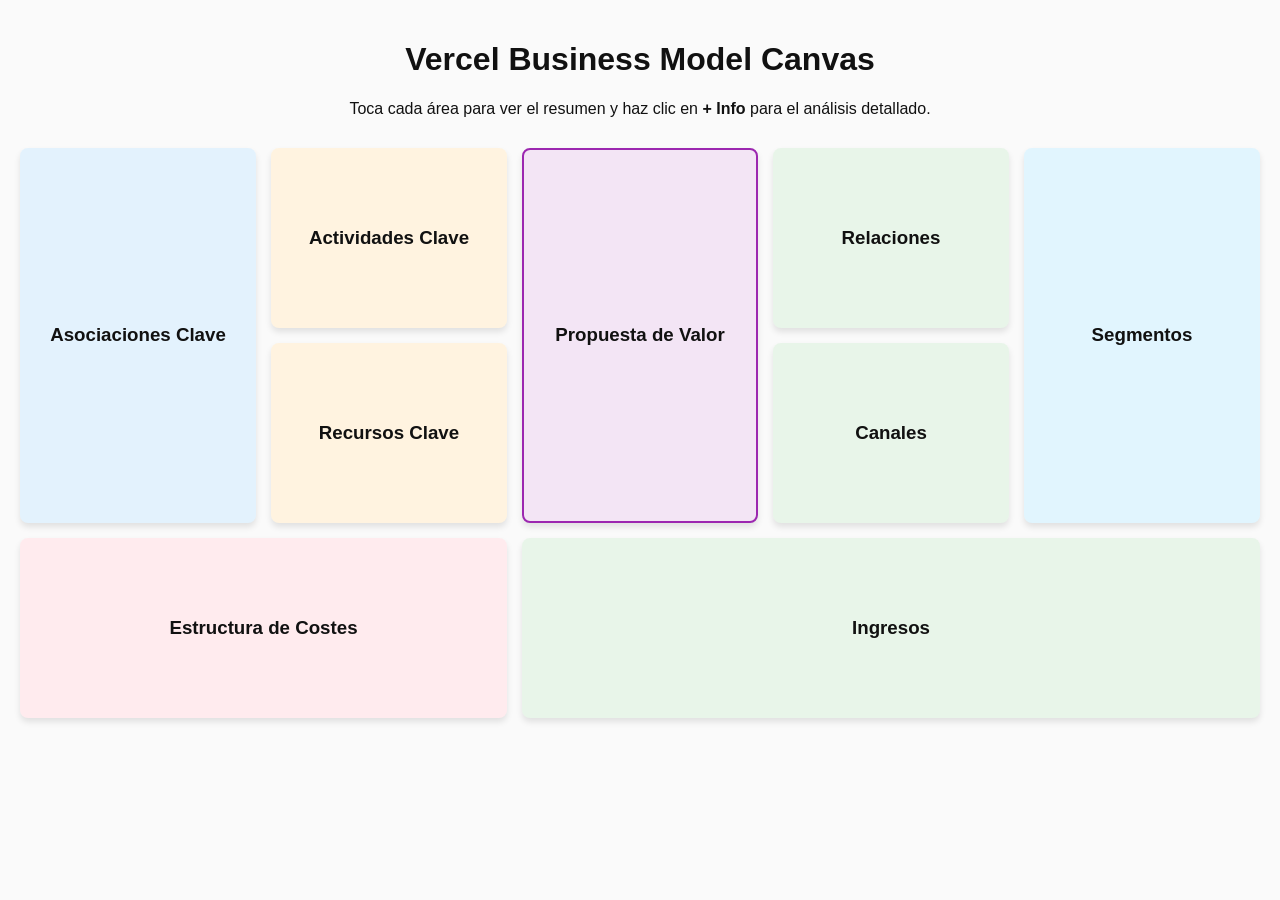
==== index.html @ c7859d62 "Initial commit" ====
<!DOCTYPE html>
<html lang="es">
<head>
    <meta charset="UTF-8">
    <meta name="viewport" content="width=device-width, initial-scale=1.0">
    <title>Vercel BMC - Análisis de Modelo de Negocio</title>
    <link rel="stylesheet" href="style.css">
</head>
<body>
    <header>
        <h1>Vercel Business Model Canvas</h1>
        <p>Toca cada área para ver el resumen y haz clic en <strong>+ Info</strong> para el análisis detallado.</p>
    </header>

    <main class="bmc-grid">
        <!-- Bloque: Asociaciones Clave -->
        <div class="card" onclick="flipCard(this)">
            <div class="card-inner">
                <div class="card-front color-partners"><h3>Asociaciones Clave</h3></div>
                <div class="card-back">
                    <p>AWS, GitHub, CMS (Contentful), Agencias Digitales.</p>
                    <a href="detalles/partners.html" class="btn-info">+ Info</a>
                </div>
            </div>
        </div>

        <!-- Bloque: Actividades Clave -->
        <div class="card" onclick="flipCard(this)">
            <div class="card-inner">
                <div class="card-front color-activities"><h3>Actividades Clave</h3></div>
                <div class="card-back">
                    <p>Desarrollo de Next.js, Mantenimiento de Edge Network, v0 AI.</p>
                    <a href="detalles/activities.html" class="btn-info">+ Info</a>
                </div>
            </div>
        </div>

        <!-- Bloque: Propuesta de Valor (Central) -->
        <div class="card" onclick="flipCard(this)">
            <div class="card-inner">
                <div class="card-front color-value"><h3>Propuesta de Valor</h3></div>
                <div class="card-back">
                    <p>Despliegue instantáneo, performance extrema y DX (Developer Experience) superior.</p>
                    <a href="detalles/value.html" class="btn-info">+ Info</a>
                </div>
            </div>
        </div>

        <!-- Bloque: Relaciones con Clientes -->
        <div class="card" onclick="flipCard(this)">
            <div class="card-inner">
                <div class="card-front color-relationships"><h3>Relaciones</h3></div>
                <div class="card-back">
                    <p>Self-service, Documentación premium, Soporte Enterprise.</p>
                    <a href="detalles/relationships.html" class="btn-info">+ Info</a>
                </div>
            </div>
        </div>

        <!-- Bloque: Segmentos de Clientes -->
        <div class="card" onclick="flipCard(this)">
            <div class="card-inner">
                <div class="card-front color-segments"><h3>Segmentos</h3></div>
                <div class="card-back">
                    <p>Desarrolladores Frontend, Startups y Empresas Fortune 500.</p>
                    <a href="detalles/segments.html" class="btn-info">+ Info</a>
                </div>
            </div>
        </div>

        <!-- Bloque: Recursos Clave -->
        <div class="card" onclick="flipCard(this)">
            <div class="card-inner">
                <div class="card-front color-resources"><h3>Recursos Clave</h3></div>
                <div class="card-back">
                    <p>Framework Next.js, Infraestructura Global, Talento Ingenieril.</p>
                    <a href="detalles/resources.html" class="btn-info">+ Info</a>
                </div>
            </div>
        </div>

        <!-- Bloque: Canales -->
        <div class="card" onclick="flipCard(this)">
            <div class="card-inner">
                <div class="card-front color-channels"><h3>Canales</h3></div>
                <div class="card-back">
                    <p>Marketplace de GitHub, Redes Sociales, Conferencias (Next.js Conf).</p>
                    <a href="detalles/channels.html" class="btn-info">+ Info</a>
                </div>
            </div>
        </div>

        <!-- Bloque: Estructura de Costes -->
        <div class="card cost-revenue" onclick="flipCard(this)">
            <div class="card-inner">
                <div class="card-front color-costs"><h3>Estructura de Costes</h3></div>
                <div class="card-back">
                    <p>Servidores (AWS), I+D en IA y Salarios de Ingeniería.</p>
                    <a href="detalles/costs.html" class="btn-info">+ Info</a>
                </div>
            </div>
        </div>

        <!-- Bloque: Fuentes de Ingresos -->
        <div class="card cost-revenue" onclick="flipCard(this)">
            <div class="card-inner">
                <div class="card-front color-revenue"><h3>Ingresos</h3></div>
                <div class="card-back">
                    <p>Suscripciones Pro/Enterprise, Consumo de Ancho de Banda y v0 AI.</p>
                    <a href="detalles/revenue.html" class="btn-info">+ Info</a>
                </div>
            </div>
        </div>
    </main>

    <script src="script.js"></script>
</body>
</html>
---- style.css ----
:root {
    --bg-color: #fafafa;
    --text-main: #111;
    --card-height: 180px;
}

body {
    font-family: -apple-system, BlinkMacSystemFont, "Segoe UI", Roboto, sans-serif;
    background-color: var(--bg-color);
    margin: 0;
    padding: 20px;
    color: var(--text-main);
}

header { text-align: center; margin-bottom: 30px; }

/* Grid Layout Mobile First */
.bmc-grid {
    display: grid;
    grid-template-columns: 1fr; /* Una columna en móvil */
    gap: 15px;
}

/* Escritorio: Recreamos el layout oficial de BMC */
@media (min-width: 900px) {
    .bmc-grid {
        grid-template-columns: repeat(5, 1fr);
        grid-template-rows: repeat(3, var(--card-height));
    }
    /* Posicionamiento específico tipo BMC */
    .card:nth-child(1) { grid-row: 1 / 3; } /* Partners */
    .card:nth-child(2) { grid-row: 1 / 2; } /* Activities */
    .card:nth-child(6) { grid-row: 2 / 3; } /* Resources */
    .card:nth-child(3) { grid-row: 1 / 3; } /* Value Prop */
    .card:nth-child(4) { grid-row: 1 / 2; } /* Relationships */
    .card:nth-child(7) { grid-row: 2 / 3; } /* Channels */
    .card:nth-child(5) { grid-row: 1 / 3; } /* Segments */
    .card:nth-child(8) { grid-column: 1 / 3; } /* Costs */
    .card:nth-child(9) { grid-column: 3 / 6; } /* Revenue */
}

/* Efecto Flip Card */
.card {
    perspective: 1000px;
    cursor: pointer;
    min-height: var(--card-height);
}

.card-inner {
    position: relative;
    width: 100%;
    height: 100%;
    transition: transform 0.6s;
    transform-style: preserve-3d;
}

.card.is-flipped .card-inner {
    transform: rotateY(180deg);
}

.card-front, .card-back {
    position: absolute;
    width: 100%;
    height: 100%;
    backface-visibility: hidden;
    border-radius: 8px;
    display: flex;
    flex-direction: column;
    align-items: center;
    justify-content: center;
    padding: 15px;
    box-sizing: border-box;
    box-shadow: 0 4px 6px rgba(0,0,0,0.1);
}

.card-back {
    background: #fff;
    transform: rotateY(180deg);
    text-align: center;
}

/* Colores representativos */
.color-partners { background: #e3f2fd; }
.color-activities { background: #fff3e0; }
.color-resources { background: #fff3e0; }
.color-value { background: #f3e5f5; border: 2px solid #9c27b0; }
.color-relationships { background: #e8f5e9; }
.color-channels { background: #e8f5e9; }
.color-segments { background: #e1f5fe; }
.color-costs { background: #ffebee; }
.color-revenue { background: #e8f5e9; }

/* Botón + Info */
.btn-info {
    margin-top: 10px;
    padding: 8px 16px;
    background: #000;
    color: #fff;
    text-decoration: none;
    font-size: 0.8rem;
    border-radius: 4px;
    transition: 0.3s;
}
.btn-info:hover { background: #333; }
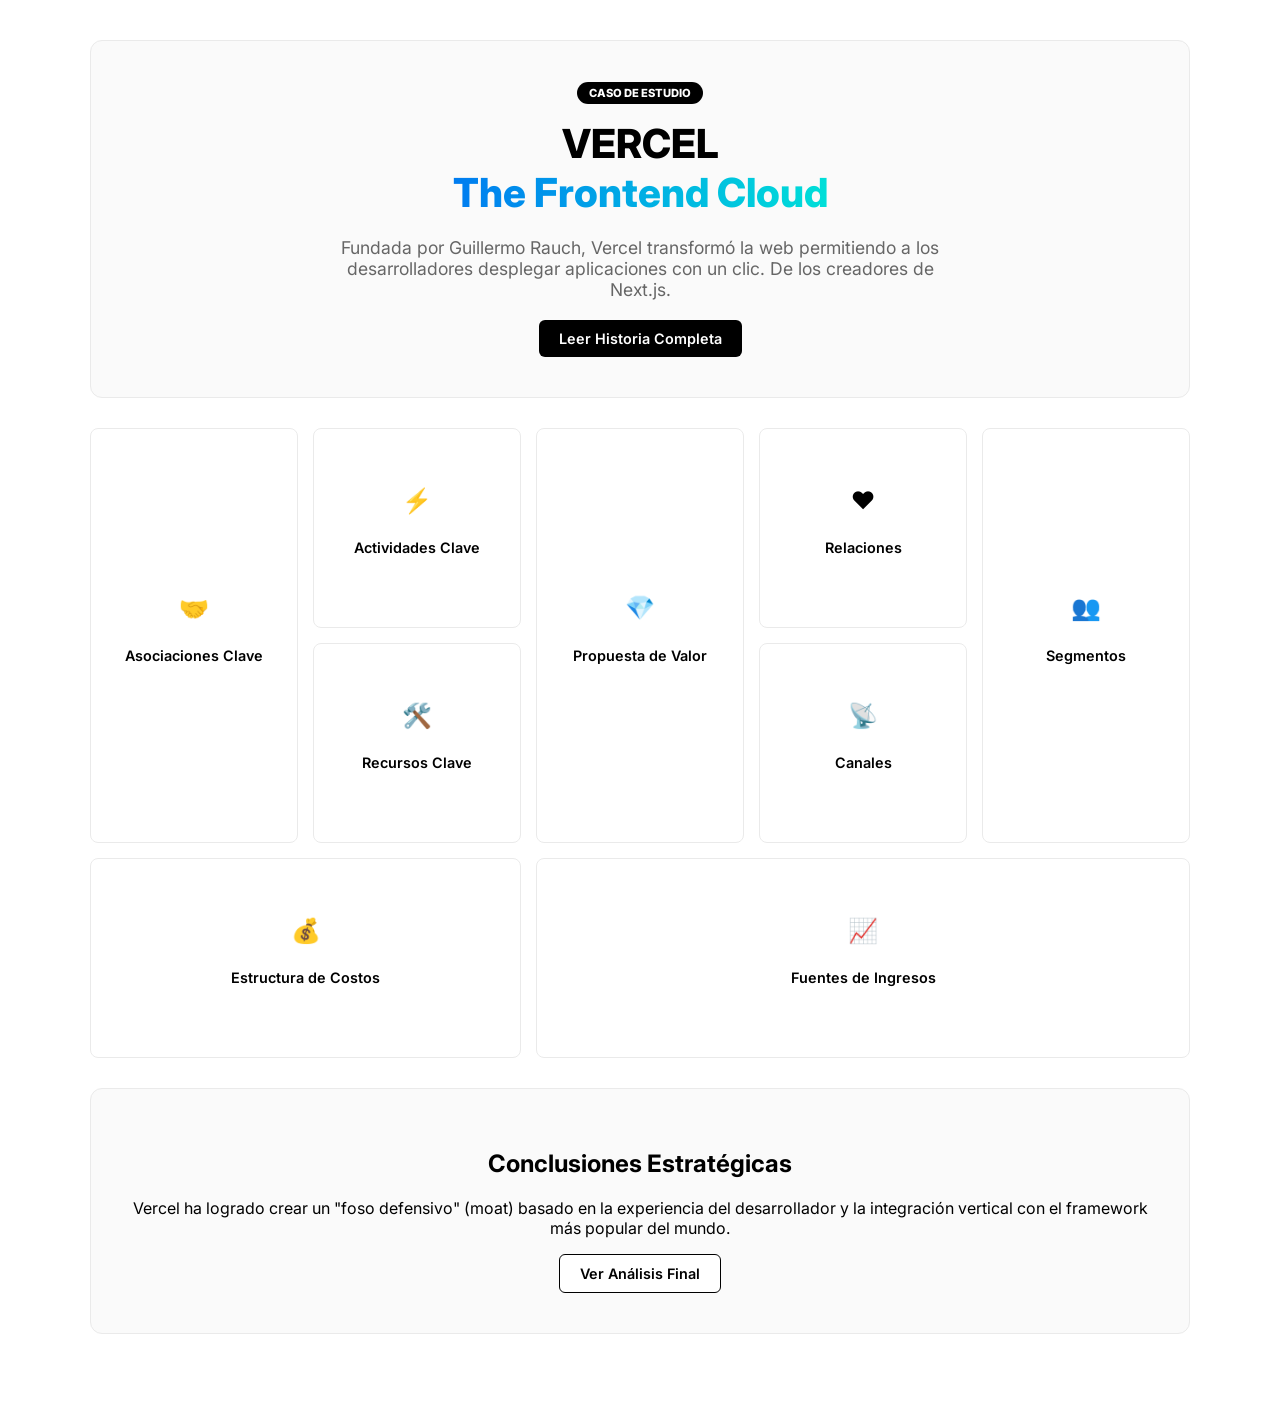
==== commit 7706d2a0: "Ajustes de tarjetas" ====
--- a/index.html
+++ b/index.html
@@ -3,115 +3,159 @@
 <head>
     <meta charset="UTF-8">
     <meta name="viewport" content="width=device-width, initial-scale=1.0">
-    <title>Vercel BMC - Análisis de Modelo de Negocio</title>
+    <title>Análisis Vercel | Business Model Canvas</title>
     <link rel="stylesheet" href="style.css">
+    <link href="https://fonts.googleapis.com/css2?family=Inter:wght@300;400;600;800&display=swap" rel="stylesheet">
 </head>
 <body>
-    <header>
-        <h1>Vercel Business Model Canvas</h1>
-        <p>Toca cada área para ver el resumen y haz clic en <strong>+ Info</strong> para el análisis detallado.</p>
-    </header>
 
-    <main class="bmc-grid">
-        <!-- Bloque: Asociaciones Clave -->
-        <div class="card" onclick="flipCard(this)">
-            <div class="card-inner">
-                <div class="card-front color-partners"><h3>Asociaciones Clave</h3></div>
-                <div class="card-back">
-                    <p>AWS, GitHub, CMS (Contentful), Agencias Digitales.</p>
-                    <a href="detalles/partners.html" class="btn-info">+ Info</a>
+    <div class="main-container">
+        <!-- HEADER: HISTORIA Y PRESENTACIÓN -->
+        <header class="intro-section" id="vercel-history">
+            <div class="badge">Caso de Estudio</div>
+            <h1>VERCEL <span class="gradient-text"><br/>The Frontend Cloud</span></h1>
+            <p class="summary-text">
+                Fundada por Guillermo Rauch, Vercel transformó la web permitiendo a los desarrolladores desplegar aplicaciones con un clic. De los creadores de Next.js.
+            </p>
+            <a href="detalles/historia.html" class="btn-primary">Leer Historia Completa</a>
+        </header>
+
+        <!-- BMC GRID -->
+        <section class="bmc-grid">
+            <!-- Asociaciones Clave -->
+            <div class="card" onclick="flipCard(this)">
+                <div class="card-inner">
+                    <div class="card-front">
+                        <div class="icon">🤝</div>
+                        <h3>Asociaciones Clave</h3>
+                    </div>
+                    <div class="card-back">
+                        <p>AWS, GitHub, GitLab y proveedores de Headless CMS como Contentful.</p>
+                        <a href="detalles/partners.html" class="btn-info">+ Info</a>
+                    </div>
                 </div>
             </div>
-        </div>
 
-        <!-- Bloque: Actividades Clave -->
-        <div class="card" onclick="flipCard(this)">
-            <div class="card-inner">
-                <div class="card-front color-activities"><h3>Actividades Clave</h3></div>
-                <div class="card-back">
-                    <p>Desarrollo de Next.js, Mantenimiento de Edge Network, v0 AI.</p>
-                    <a href="detalles/activities.html" class="btn-info">+ Info</a>
+            <!-- Actividades Clave -->
+            <div class="card" onclick="flipCard(this)">
+                <div class="card-inner">
+                    <div class="card-front">
+                        <div class="icon">⚡</div>
+                        <h3>Actividades Clave</h3>
+                    </div>
+                    <div class="card-back">
+                        <p>Desarrollo de Next.js, optimización de Edge Network y v0 (IA).</p>
+                        <a href="detalles/actividades.html" class="btn-info">+ Info</a>
+                    </div>
                 </div>
             </div>
-        </div>
 
-        <!-- Bloque: Propuesta de Valor (Central) -->
-        <div class="card" onclick="flipCard(this)">
-            <div class="card-inner">
-                <div class="card-front color-value"><h3>Propuesta de Valor</h3></div>
-                <div class="card-back">
-                    <p>Despliegue instantáneo, performance extrema y DX (Developer Experience) superior.</p>
-                    <a href="detalles/value.html" class="btn-info">+ Info</a>
+            <!-- Propuesta de Valor -->
+            <div class="card highlight" onclick="flipCard(this)">
+                <div class="card-inner">
+                    <div class="card-front">
+                        <div class="icon">💎</div>
+                        <h3>Propuesta de Valor</h3>
+                    </div>
+                    <div class="card-back">
+                        <p>Despliegue instantáneo, performance extrema y flujo DX inigualable.</p>
+                        <a href="detalles/propuesta.html" class="btn-info">+ Info</a>
+                    </div>
                 </div>
             </div>
-        </div>
 
-        <!-- Bloque: Relaciones con Clientes -->
-        <div class="card" onclick="flipCard(this)">
-            <div class="card-inner">
-                <div class="card-front color-relationships"><h3>Relaciones</h3></div>
-                <div class="card-back">
-                    <p>Self-service, Documentación premium, Soporte Enterprise.</p>
-                    <a href="detalles/relationships.html" class="btn-info">+ Info</a>
+            <!-- Relaciones con Clientes -->
+            <div class="card" onclick="flipCard(this)">
+                <div class="card-inner">
+                    <div class="card-front">
+                        <div class="icon">❤️</div>
+                        <h3>Relaciones</h3>
+                    </div>
+                    <div class="card-back">
+                        <p>Comunidades Open Source, soporte Enterprise y documentación de élite.</p>
+                        <a href="detalles/relaciones.html" class="btn-info">+ Info</a>
+                    </div>
                 </div>
             </div>
-        </div>
 
-        <!-- Bloque: Segmentos de Clientes -->
-        <div class="card" onclick="flipCard(this)">
-            <div class="card-inner">
-                <div class="card-front color-segments"><h3>Segmentos</h3></div>
-                <div class="card-back">
-                    <p>Desarrolladores Frontend, Startups y Empresas Fortune 500.</p>
-                    <a href="detalles/segments.html" class="btn-info">+ Info</a>
+            <!-- Segmentos de Clientes -->
+            <div class="card" onclick="flipCard(this)">
+                <div class="card-inner">
+                    <div class="card-front">
+                        <div class="icon">👥</div>
+                        <h3>Segmentos</h3>
+                    </div>
+                    <div class="card-back">
+                        <p>Desarrolladores Frontend, Startups de rápido crecimiento y Fortune 500.</p>
+                        <a href="detalles/segmentos.html" class="btn-info">+ Info</a>
+                    </div>
                 </div>
             </div>
-        </div>
 
-        <!-- Bloque: Recursos Clave -->
-        <div class="card" onclick="flipCard(this)">
-            <div class="card-inner">
-                <div class="card-front color-resources"><h3>Recursos Clave</h3></div>
-                <div class="card-back">
-                    <p>Framework Next.js, Infraestructura Global, Talento Ingenieril.</p>
-                    <a href="detalles/resources.html" class="btn-info">+ Info</a>
+            <!-- Recursos Clave -->
+            <div class="card" onclick="flipCard(this)">
+                <div class="card-inner">
+                    <div class="card-front">
+                        <div class="icon">🛠️</div>
+                        <h3>Recursos Clave</h3>
+                    </div>
+                    <div class="card-back">
+                        <p>Framework Next.js, Infraestructura Global (Edge) y Talento de Clase Mundial.</p>
+                        <a href="detalles/recursos.html" class="btn-info">+ Info</a>
+                    </div>
                 </div>
             </div>
-        </div>
 
-        <!-- Bloque: Canales -->
-        <div class="card" onclick="flipCard(this)">
-            <div class="card-inner">
-                <div class="card-front color-channels"><h3>Canales</h3></div>
-                <div class="card-back">
-                    <p>Marketplace de GitHub, Redes Sociales, Conferencias (Next.js Conf).</p>
-                    <a href="detalles/channels.html" class="btn-info">+ Info</a>
+            <!-- Canales -->
+            <div class="card" onclick="flipCard(this)">
+                <div class="card-inner">
+                    <div class="card-front">
+                        <div class="icon">📡</div>
+                        <h3>Canales</h3>
+                    </div>
+                    <div class="card-back">
+                        <p>GitHub Marketplace, Next.js Conf y redes sociales (Twitter/X).</p>
+                        <a href="detalles/canales.html" class="btn-info">+ Info</a>
+                    </div>
                 </div>
             </div>
-        </div>
 
-        <!-- Bloque: Estructura de Costes -->
-        <div class="card cost-revenue" onclick="flipCard(this)">
-            <div class="card-inner">
-                <div class="card-front color-costs"><h3>Estructura de Costes</h3></div>
-                <div class="card-back">
-                    <p>Servidores (AWS), I+D en IA y Salarios de Ingeniería.</p>
-                    <a href="detalles/costs.html" class="btn-info">+ Info</a>
+            <!-- Estructura de Costos -->
+            <div class="card footer-card" onclick="flipCard(this)">
+                <div class="card-inner">
+                    <div class="card-front">
+                        <div class="icon">💰</div>
+                        <h3>Estructura de Costos</h3>
+                    </div>
+                    <div class="card-back">
+                        <p>Servidores AWS, I+D (v0, Turbopack) y gastos de marketing/ventas.</p>
+                        <a href="detalles/costos.html" class="btn-info">+ Info</a>
+                    </div>
                 </div>
             </div>
-        </div>
 
-        <!-- Bloque: Fuentes de Ingresos -->
-        <div class="card cost-revenue" onclick="flipCard(this)">
-            <div class="card-inner">
-                <div class="card-front color-revenue"><h3>Ingresos</h3></div>
-                <div class="card-back">
-                    <p>Suscripciones Pro/Enterprise, Consumo de Ancho de Banda y v0 AI.</p>
-                    <a href="detalles/revenue.html" class="btn-info">+ Info</a>
+            <!-- Flujos de Ingresos -->
+            <div class="card footer-card" onclick="flipCard(this)">
+                <div class="card-inner">
+                    <div class="card-front">
+                        <div class="icon">📈</div>
+                        <h3>Fuentes de Ingresos</h3>
+                    </div>
+                    <div class="card-back">
+                        <p>Suscripciones Pro/Enterprise, consumo de ancho de banda y servicios IA.</p>
+                        <a href="detalles/ingresos.html" class="btn-info">+ Info</a>
+                    </div>
                 </div>
             </div>
-        </div>
-    </main>
+        </section>
+
+        <!-- FOOTER: CONCLUSIONES -->
+        <footer class="conclusions-section">
+            <h2>Conclusiones Estratégicas</h2>
+            <p>Vercel ha logrado crear un "foso defensivo" (moat) basado en la experiencia del desarrollador y la integración vertical con el framework más popular del mundo.</p>
+            <a href="detalles/conclusiones.html" class="btn-secondary">Ver Análisis Final</a>
+        </footer>
+    </div>
 
     <script src="script.js"></script>
 </body>
--- a/style.css
+++ b/style.css
@@ -1,104 +1,121 @@
 :root {
-    --bg-color: #fafafa;
-    --text-main: #111;
-    --card-height: 180px;
+    --black: #000000;
+    --white: #ffffff;
+    --gray-light: #fafafa;
+    --gray-border: #eaeaea;
+    --gray-text: #666666;
+    --accent: #0070f3;
 }
 
 body {
-    font-family: -apple-system, BlinkMacSystemFont, "Segoe UI", Roboto, sans-serif;
-    background-color: var(--bg-color);
+    font-family: 'Inter', sans-serif;
     margin: 0;
-    padding: 20px;
-    color: var(--text-main);
+    background-color: var(--white);
+    color: var(--black);
+    -webkit-font-smoothing: antialiased;
 }
 
-header { text-align: center; margin-bottom: 30px; }
+.main-container {
+    max-width: 1100px;
+    margin: 0 auto;
+    padding: 40px 20px;
+}
 
-/* Grid Layout Mobile First */
+/* Header & Footer Styles */
+.intro-section, .conclusions-section {
+    background: var(--gray-light);
+    border: 1px solid var(--gray-border);
+    padding: 40px;
+    border-radius: 12px;
+    margin-bottom: 30px;
+    text-align: center;
+}
+
+.badge {
+    display: inline-block;
+    background: var(--black);
+    color: white;
+    padding: 4px 12px;
+    border-radius: 20px;
+    font-size: 0.7rem;
+    text-transform: uppercase;
+    font-weight: 800;
+    margin-bottom: 15px;
+}
+
+.gradient-text {
+    background: linear-gradient(90deg, #007cf0, #00dfd8);
+    -webkit-background-clip: text;
+    -webkit-text-fill-color: transparent;
+}
+
+h1 { font-size: 2.5rem; font-weight: 800; margin: 0; }
+.summary-text { color: var(--gray-text); font-size: 1.1rem; max-width: 600px; margin: 20px auto; }
+
+/* BMC Grid Layout */
 .bmc-grid {
     display: grid;
-    grid-template-columns: 1fr; /* Una columna en móvil */
+    grid-template-columns: 1fr;
     gap: 15px;
+    margin-bottom: 30px;
 }
 
-/* Escritorio: Recreamos el layout oficial de BMC */
 @media (min-width: 900px) {
     .bmc-grid {
         grid-template-columns: repeat(5, 1fr);
-        grid-template-rows: repeat(3, var(--card-height));
+        grid-template-rows: repeat(3, 200px);
     }
-    /* Posicionamiento específico tipo BMC */
-    .card:nth-child(1) { grid-row: 1 / 3; } /* Partners */
-    .card:nth-child(2) { grid-row: 1 / 2; } /* Activities */
-    .card:nth-child(6) { grid-row: 2 / 3; } /* Resources */
-    .card:nth-child(3) { grid-row: 1 / 3; } /* Value Prop */
-    .card:nth-child(4) { grid-row: 1 / 2; } /* Relationships */
-    .card:nth-child(7) { grid-row: 2 / 3; } /* Channels */
-    .card:nth-child(5) { grid-row: 1 / 3; } /* Segments */
-    .card:nth-child(8) { grid-column: 1 / 3; } /* Costs */
-    .card:nth-child(9) { grid-column: 3 / 6; } /* Revenue */
+    .card:nth-child(1), .card:nth-child(3), .card:nth-child(5) { grid-row: span 2; }
+    .footer-card:nth-child(8) { grid-column: span 2; }
+    .footer-card:nth-child(9) { grid-column: span 3; }
 }
 
-/* Efecto Flip Card */
-.card {
-    perspective: 1000px;
-    cursor: pointer;
-    min-height: var(--card-height);
-}
-
+/* Card Design */
+.card { perspective: 1000px; cursor: pointer; }
 .card-inner {
     position: relative;
     width: 100%;
     height: 100%;
-    transition: transform 0.6s;
+    transition: transform 0.6s cubic-bezier(0.4, 0, 0.2, 1);
     transform-style: preserve-3d;
 }
 
-.card.is-flipped .card-inner {
-    transform: rotateY(180deg);
-}
+.card.is-flipped .card-inner { transform: rotateY(180deg); }
 
 .card-front, .card-back {
     position: absolute;
-    width: 100%;
-    height: 100%;
+    width: 100%; height: 100%;
     backface-visibility: hidden;
     border-radius: 8px;
+    border: 1px solid var(--gray-border);
     display: flex;
     flex-direction: column;
     align-items: center;
     justify-content: center;
-    padding: 15px;
+    padding: 20px;
     box-sizing: border-box;
-    box-shadow: 0 4px 6px rgba(0,0,0,0.1);
 }
 
-.card-back {
-    background: #fff;
-    transform: rotateY(180deg);
-    text-align: center;
+.card-front { background: var(--white); transition: 0.3s; }
+.card-front:hover { border-color: var(--black); }
+.card-front h3 { font-size: 0.9rem; font-weight: 600; text-align: center; }
+.icon { font-size: 1.5rem; margin-bottom: 10px; }
+
+.card-back { background: var(--black); color: var(--white); transform: rotateY(180deg); text-align: center; }
+.card-back p { font-size: 0.8rem; line-height: 1.4; }
+
+/* Buttons */
+.btn-primary, .btn-secondary, .btn-info {
+    display: inline-block;
+    padding: 10px 20px;
+    border-radius: 6px;
+    text-decoration: none;
+    font-weight: 600;
+    font-size: 0.9rem;
+    transition: 0.2s;
 }
 
-/* Colores representativos */
-.color-partners { background: #e3f2fd; }
-.color-activities { background: #fff3e0; }
-.color-resources { background: #fff3e0; }
-.color-value { background: #f3e5f5; border: 2px solid #9c27b0; }
-.color-relationships { background: #e8f5e9; }
-.color-channels { background: #e8f5e9; }
-.color-segments { background: #e1f5fe; }
-.color-costs { background: #ffebee; }
-.color-revenue { background: #e8f5e9; }
-
-/* Botón + Info */
-.btn-info {
-    margin-top: 10px;
-    padding: 8px 16px;
-    background: #000;
-    color: #fff;
-    text-decoration: none;
-    font-size: 0.8rem;
-    border-radius: 4px;
-    transition: 0.3s;
-}
-.btn-info:hover { background: #333; }+.btn-primary { background: var(--black); color: var(--white); }
+.btn-secondary { background: var(--white); border: 1px solid var(--black); color: var(--black); }
+.btn-info { background: var(--white); color: var(--black); margin-top: 10px; padding: 5px 10px; font-size: 0.7rem; }
+.btn-primary:hover { opacity: 0.8; }
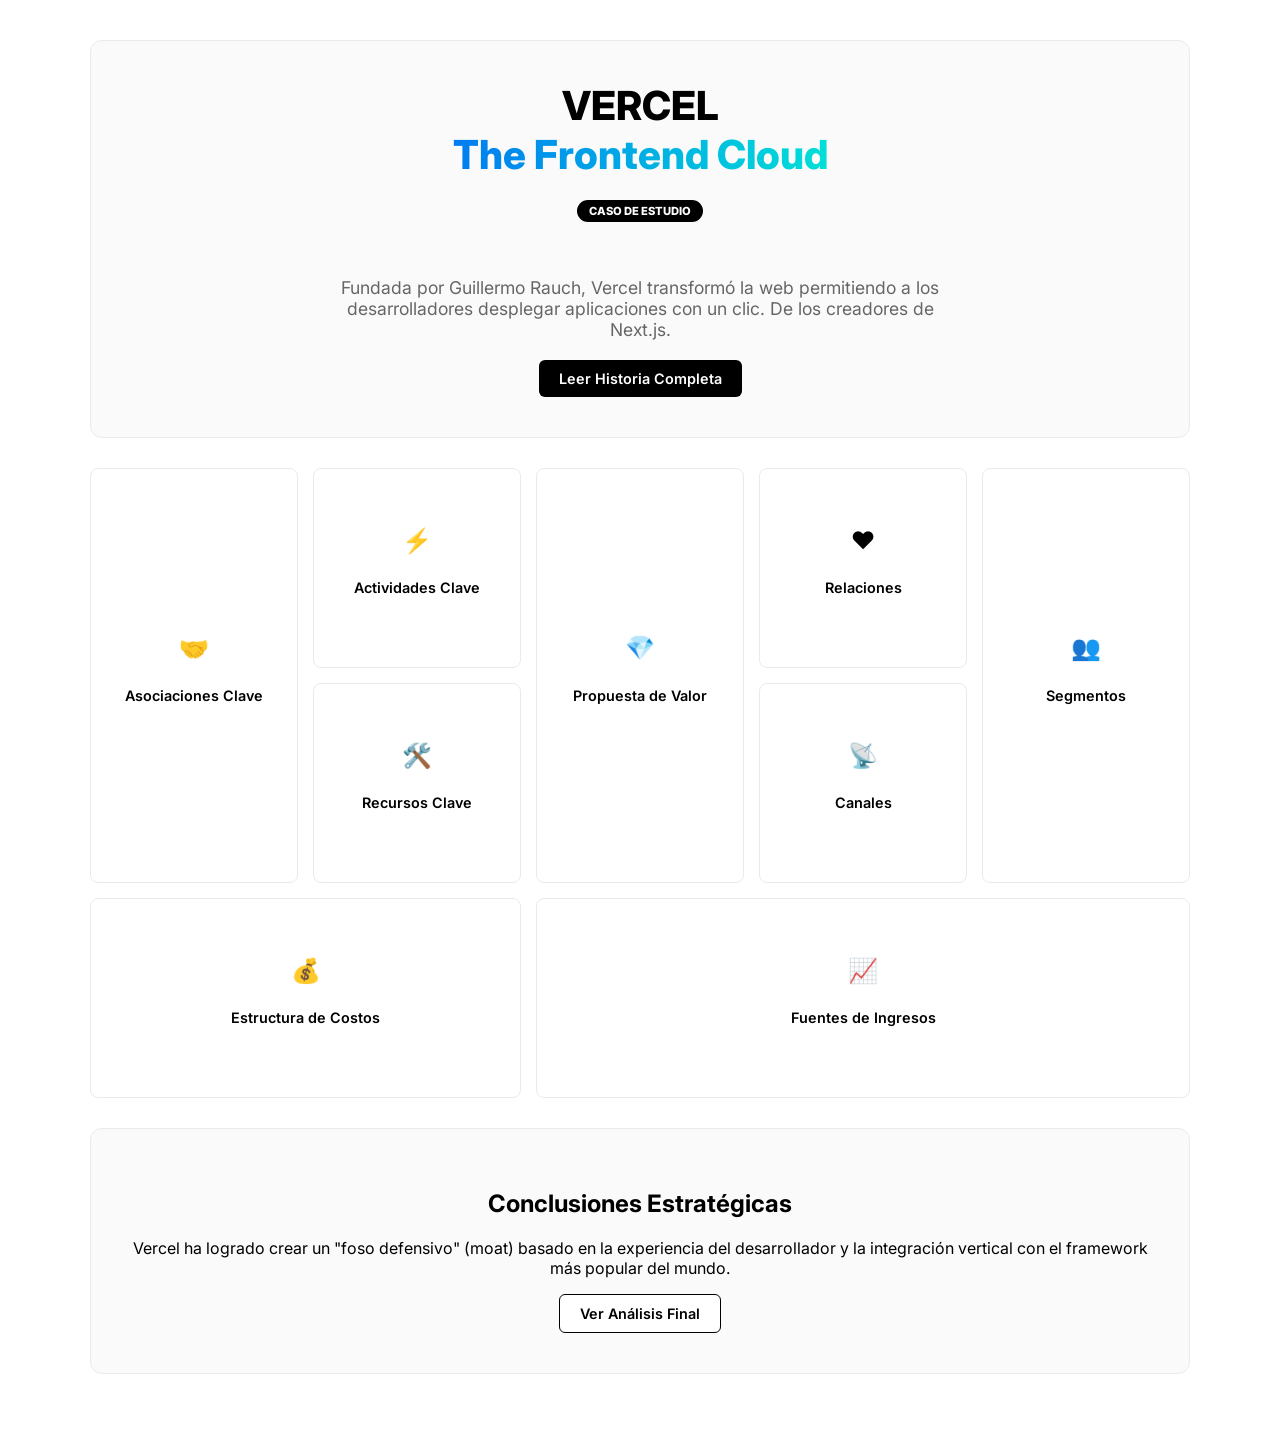
==== commit b619ebc2: "Ajustes de tarjetas" ====
--- a/index.html
+++ b/index.html
@@ -12,8 +12,10 @@
     <div class="main-container">
         <!-- HEADER: HISTORIA Y PRESENTACIÓN -->
         <header class="intro-section" id="vercel-history">
-            <div class="badge">Caso de Estudio</div>
+            
             <h1>VERCEL <span class="gradient-text"><br/>The Frontend Cloud</span></h1>
+            <br/>
+            <div class="badge">Caso de Estudio</div><br/><br/>
             <p class="summary-text">
                 Fundada por Guillermo Rauch, Vercel transformó la web permitiendo a los desarrolladores desplegar aplicaciones con un clic. De los creadores de Next.js.
             </p>
--- a/style.css
+++ b/style.css
@@ -118,4 +118,94 @@
 .btn-primary { background: var(--black); color: var(--white); }
 .btn-secondary { background: var(--white); border: 1px solid var(--black); color: var(--black); }
 .btn-info { background: var(--white); color: var(--black); margin-top: 10px; padding: 5px 10px; font-size: 0.7rem; }
-.btn-primary:hover { opacity: 0.8; }+.btn-primary:hover { opacity: 0.8; }
+
+/* --- ESTILOS PARA PÁGINAS DE DETALLES --- */
+.detail-body {
+    background-color: var(--white);
+    min-height: 100vh;
+}
+
+.detail-container {
+    max-width: 800px;
+    margin: 0 auto;
+    padding: 60px 24px;
+}
+
+.back-link {
+    display: inline-flex;
+    align-items: center;
+    text-decoration: none;
+    color: var(--accent);
+    font-weight: 600;
+    margin-bottom: 40px;
+    transition: transform 0.2s;
+}
+
+.back-link:hover {
+    transform: translateX(-5px);
+}
+
+.detail-header {
+    margin-bottom: 40px;
+}
+
+.detail-badge {
+    display: inline-block;
+    background: var(--black);
+    color: var(--white);
+    padding: 4px 12px;
+    border-radius: 4px;
+    font-size: 0.75rem;
+    font-weight: 700;
+    text-transform: uppercase;
+    margin-bottom: 16px;
+}
+
+.detail-title {
+    font-size: clamp(2.5rem, 8vw, 3.5rem);
+    letter-spacing: -2px;
+    line-height: 1.1;
+    margin-bottom: 20px;
+}
+
+.detail-subtitle {
+    font-size: 1.25rem;
+    color: var(--gray-500);
+    line-height: 1.6;
+}
+
+.detail-content {
+    font-size: 1.1rem;
+    line-height: 1.8;
+    color: #333;
+}
+
+.detail-content h2 {
+    margin: 40px 0 20px;
+    font-size: 1.75rem;
+    letter-spacing: -1px;
+}
+
+.detail-img {
+    width: 100%;
+    border-radius: 12px;
+    margin: 30px 0;
+    border: 1px solid var(--gray-200);
+}
+
+.highlight-card {
+    background: var(--gray-100);
+    border: 1px solid var(--gray-200);
+    padding: 30px;
+    border-radius: 12px;
+    margin: 30px 0;
+}
+
+.black-card {
+    background: var(--black);
+    color: var(--white);
+    padding: 30px;
+    border-radius: 12px;
+    margin: 30px 0;
+}
